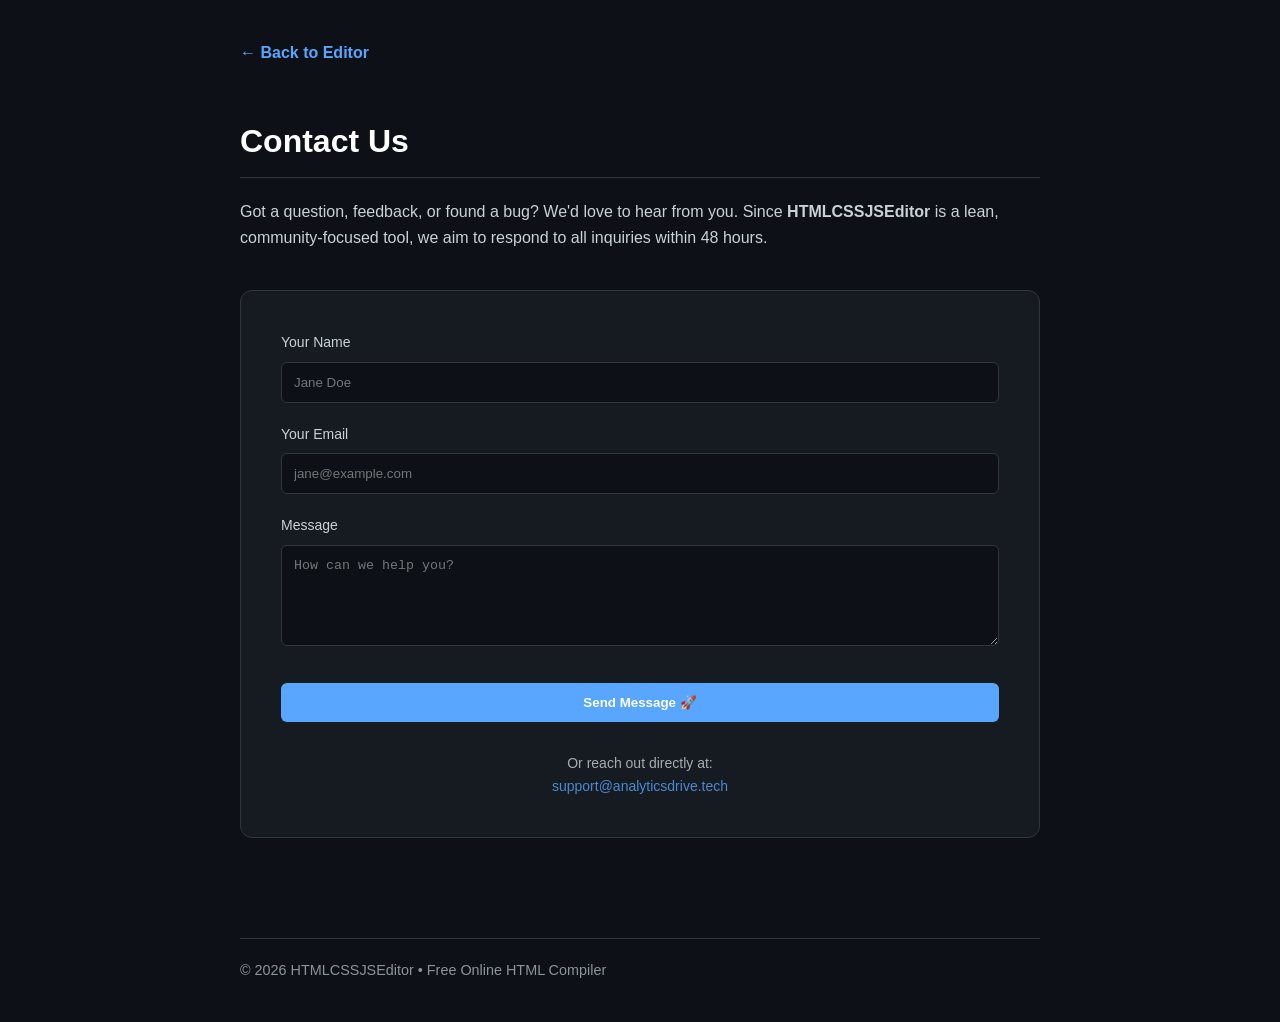
==== contact.html @ 8e5b9095 "Optimize SEO Phase 7: Add Privacy, Terms, Disclaimer, and Contact pages for authenticity" ====
<!DOCTYPE html>
<html lang="en">
<head>
  <meta charset="UTF-8">
  <meta name="viewport" content="width=device-width,initial-scale=1.0">
  <title>Contact Us | HTMLCSSJSEditor</title>
  <style>
    :root { --bg: #0d1117; --text: #c9d1d9; --accent: #58a6ff; --border: #30363d; --card: #161b22; }
    body { background: var(--bg); color: var(--text); font-family: -apple-system, BlinkMacSystemFont, "Segoe UI", Helvetica, Arial, sans-serif; line-height: 1.6; max-width: 800px; margin: 0 auto; padding: 40px 20px; }
    h1, h2 { color: #fff; border-bottom: 1px solid var(--border); padding-bottom: 10px; margin-top: 30px; }
    a { color: var(--accent); text-decoration: none; }
    a:hover { text-decoration: underline; }
    .back-btn { display: inline-block; margin-bottom: 20px; font-weight: 600; }
    
    .contact-card { background: var(--card); border: 1px solid var(--border); border-radius: 12px; padding: 40px; margin-top: 40px; text-align: center; }
    .form-group { text-align: left; margin-bottom: 20px; }
    label { display: block; margin-bottom: 8px; font-weight: 500; font-size: 14px; }
    input, textarea { width: 100%; padding: 12px; background: #0d1117; border: 1px solid var(--border); border-radius: 6px; color: #fff; box-sizing: border-box; }
    button { background: var(--accent); color: #fff; border: none; padding: 12px 24px; border-radius: 6px; font-weight: 600; cursor: pointer; width: 100%; margin-top: 10px; }
    button:hover { brightness: 1.1; }

    footer { margin-top: 100px; font-size: 0.9em; color: #8b949e; border-top: 1px solid var(--border); padding-top: 20px; }
  </style>
</head>
<body>

  <a href="/" class="back-btn">← Back to Editor</a>

  <h1>Contact Us</h1>
  <p>Got a question, feedback, or found a bug? We'd love to hear from you. Since <strong>HTMLCSSJSEditor</strong> is a lean, community-focused tool, we aim to respond to all inquiries within 48 hours.</p>

  <div class="contact-card">
    <form onsubmit="alert('Thank you! This is a demo form. Please email us directly for real inquiries.'); return false;">
      <div class="form-group">
        <label>Your Name</label>
        <input type="text" placeholder="Jane Doe" required />
      </div>
      <div class="form-group">
        <label>Your Email</label>
        <input type="email" placeholder="jane@example.com" required />
      </div>
      <div class="form-group">
        <label>Message</label>
        <textarea rows="5" placeholder="How can we help you?" required></textarea>
      </div>
      <button type="submit">Send Message 🚀</button>
    </form>

    <div style="margin-top: 30px; font-size: 14px; opacity: 0.8;">
      Or reach out directly at: <br/>
      <a href="mailto:support@analyticsdrive.tech">support@analyticsdrive.tech</a>
    </div>
  </div>

  <footer>
    &copy; 2026 HTMLCSSJSEditor &bull; Free Online HTML Compiler
  </footer>

</body>
</html>
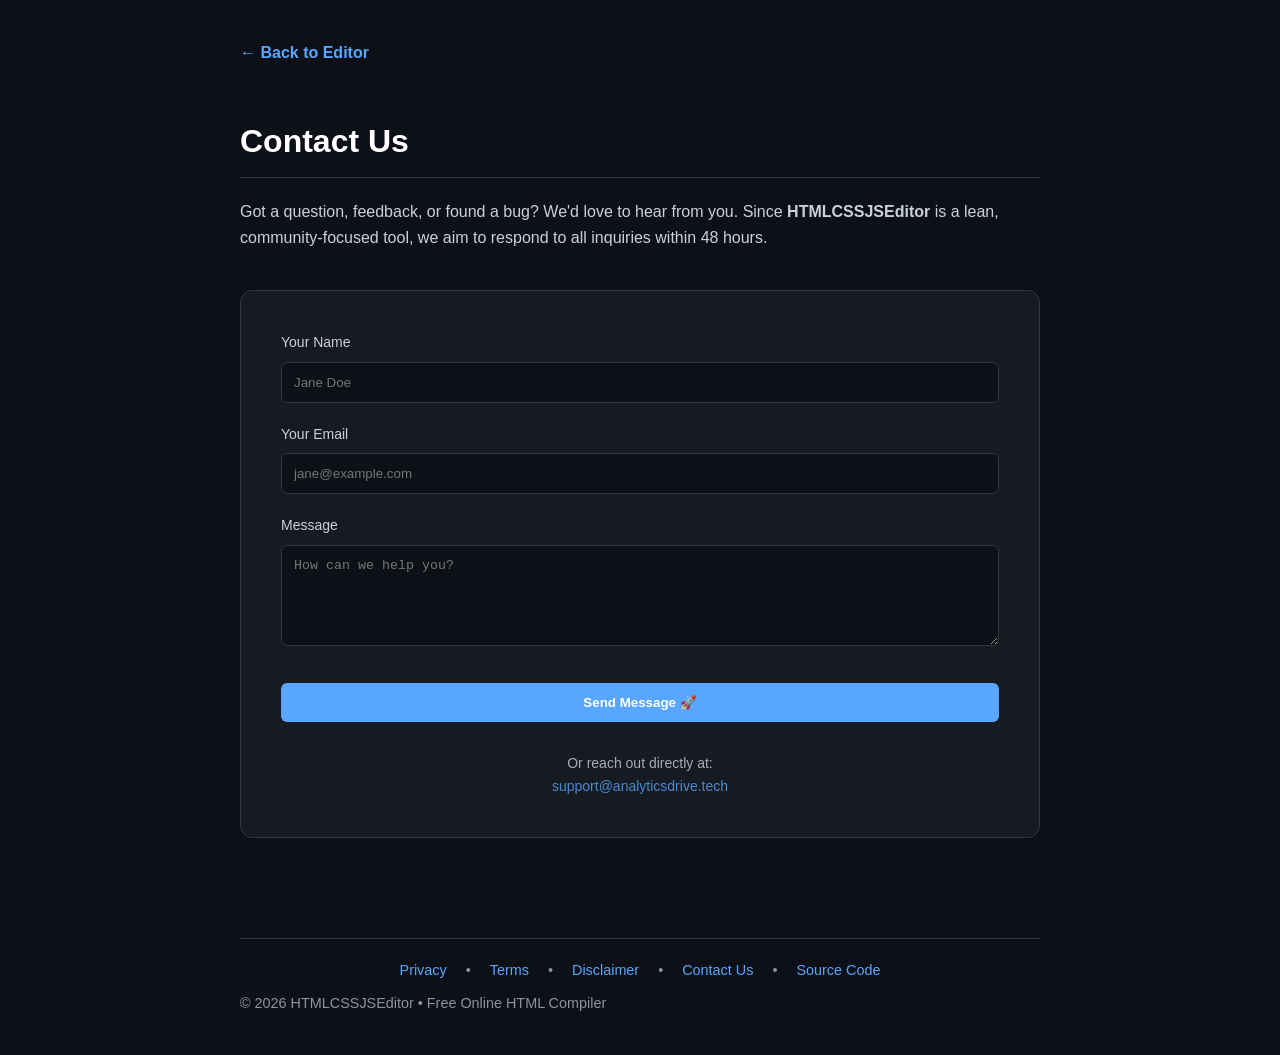
==== commit aba2d365: "seo: finalized e-e-a-t trust signals, circular linking, and branded 404 page" ====
--- a/contact.html
+++ b/contact.html
@@ -1,60 +1,191 @@
 <!DOCTYPE html>
 <html lang="en">
+
 <head>
   <meta charset="UTF-8">
   <meta name="viewport" content="width=device-width,initial-scale=1.0">
-  <title>Contact Us | HTMLCSSJSEditor</title>
+  <title>Contact Us | HTMLCSSJSEditor — Free Online HTML Compiler Support</title>
+  <meta name="description" content="Get in touch with the HTMLCSSJSEditor team. Submit feedback, report bugs, or request features for our free online HTML, CSS, and JS compiler." />
+  <link rel="canonical" href="https://htmleditor.analyticsdrive.tech/contact.html" />
+  <meta name="robots" content="index, follow" />
+
+  <!-- Open Graph -->
+  <meta property="og:type" content="website" />
+  <meta property="og:url" content="https://htmleditor.analyticsdrive.tech/contact.html" />
+  <meta property="og:title" content="Contact HTMLCSSJSEditor — Support & Feedback" />
+  <meta property="og:description" content="Have questions about our online HTML editor? Reach out for support, bug reports, or partnership inquiries." />
+  <meta property="og:image" content="https://htmleditor.analyticsdrive.tech/og-image.png" />
+
+  <!-- Icons -->
+  <link rel="icon" type="image/x-icon" href="/favicon.ico" />
+  <link rel="apple-touch-icon" sizes="180x180" href="/apple-touch-icon.png" />
   <style>
-    :root { --bg: #0d1117; --text: #c9d1d9; --accent: #58a6ff; --border: #30363d; --card: #161b22; }
-    body { background: var(--bg); color: var(--text); font-family: -apple-system, BlinkMacSystemFont, "Segoe UI", Helvetica, Arial, sans-serif; line-height: 1.6; max-width: 800px; margin: 0 auto; padding: 40px 20px; }
-    h1, h2 { color: #fff; border-bottom: 1px solid var(--border); padding-bottom: 10px; margin-top: 30px; }
-    a { color: var(--accent); text-decoration: none; }
-    a:hover { text-decoration: underline; }
-    .back-btn { display: inline-block; margin-bottom: 20px; font-weight: 600; }
-    
-    .contact-card { background: var(--card); border: 1px solid var(--border); border-radius: 12px; padding: 40px; margin-top: 40px; text-align: center; }
-    .form-group { text-align: left; margin-bottom: 20px; }
-    label { display: block; margin-bottom: 8px; font-weight: 500; font-size: 14px; }
-    input, textarea { width: 100%; padding: 12px; background: #0d1117; border: 1px solid var(--border); border-radius: 6px; color: #fff; box-sizing: border-box; }
-    button { background: var(--accent); color: #fff; border: none; padding: 12px 24px; border-radius: 6px; font-weight: 600; cursor: pointer; width: 100%; margin-top: 10px; }
-    button:hover { brightness: 1.1; }
+    :root {
+      --bg: #0d1117;
+      --text: #c9d1d9;
+      --accent: #58a6ff;
+      --border: #30363d;
+      --card: #161b22;
+    }
 
-    footer { margin-top: 100px; font-size: 0.9em; color: #8b949e; border-top: 1px solid var(--border); padding-top: 20px; }
+    body {
+      background: var(--bg);
+      color: var(--text);
+      font-family: -apple-system, BlinkMacSystemFont, "Segoe UI", Helvetica, Arial, sans-serif;
+      line-height: 1.6;
+      max-width: 800px;
+      margin: 0 auto;
+      padding: 40px 20px;
+    }
+
+    h1,
+    h2 {
+      color: #fff;
+      border-bottom: 1px solid var(--border);
+      padding-bottom: 10px;
+      margin-top: 30px;
+    }
+
+    a {
+      color: var(--accent);
+      text-decoration: none;
+    }
+
+    a:hover {
+      text-decoration: underline;
+    }
+
+    .back-btn {
+      display: inline-block;
+      margin-bottom: 20px;
+      font-weight: 600;
+    }
+
+    .contact-card {
+      background: var(--card);
+      border: 1px solid var(--border);
+      border-radius: 12px;
+      padding: 40px;
+      margin-top: 40px;
+      text-align: center;
+    }
+
+    .form-group {
+      text-align: left;
+      margin-bottom: 20px;
+    }
+
+    label {
+      display: block;
+      margin-bottom: 8px;
+      font-weight: 500;
+      font-size: 14px;
+    }
+
+    input,
+    textarea {
+      width: 100%;
+      padding: 12px;
+      background: #0d1117;
+      border: 1px solid var(--border);
+      border-radius: 6px;
+      color: #fff;
+      box-sizing: border-box;
+    }
+
+    button {
+      background: var(--accent);
+      color: #fff;
+      border: none;
+      padding: 12px 24px;
+      border-radius: 6px;
+      font-weight: 600;
+      cursor: pointer;
+      width: 100%;
+      margin-top: 10px;
+    }
+
+    button:hover {
+      brightness: 1.1;
+    }
+
+    footer {
+      margin-top: 100px;
+      font-size: 0.9em;
+      color: #8b949e;
+      border-top: 1px solid var(--border);
+      padding-top: 20px;
+    }
   </style>
 </head>
+
 <body>
 
   <a href="/" class="back-btn">← Back to Editor</a>
 
   <h1>Contact Us</h1>
-  <p>Got a question, feedback, or found a bug? We'd love to hear from you. Since <strong>HTMLCSSJSEditor</strong> is a lean, community-focused tool, we aim to respond to all inquiries within 48 hours.</p>
+  <p>Got a question, feedback, or found a bug? We'd love to hear from you. Since <strong>HTMLCSSJSEditor</strong> is a
+    lean, community-focused tool, we aim to respond to all inquiries within 48 hours.</p>
 
   <div class="contact-card">
-    <form onsubmit="alert('Thank you! This is a demo form. Please email us directly for real inquiries.'); return false;">
-      <div class="form-group">
-        <label>Your Name</label>
-        <input type="text" placeholder="Jane Doe" required />
+    <form id="contact-form" onsubmit="handleContactSubmit(event)">
+      <div id="form-content">
+        <div class="form-group">
+          <label>Your Name</label>
+          <input type="text" placeholder="Jane Doe" required />
+        </div>
+        <div class="form-group">
+          <label>Your Email</label>
+          <input type="email" placeholder="jane@example.com" required />
+        </div>
+        <div class="form-group">
+          <label>Message</label>
+          <textarea rows="5" placeholder="How can we help you?" required></textarea>
+        </div>
+        <button type="submit">Send Message 🚀</button>
       </div>
-      <div class="form-group">
-        <label>Your Email</label>
-        <input type="email" placeholder="jane@example.com" required />
+
+      <!-- Success Message (Initially Hidden) -->
+      <div id="success-message" style="display: none;">
+        <div style="font-size: 48px; margin-bottom: 20px;">✅</div>
+        <h2 style="color: #3fb950; border: none; margin-top: 0;">Message Sent!</h2>
+        <p>Thank you for your feedback! Your message has been sent. We appreciate you helping us improve
+          <strong>HTMLCSSJSEditor</strong>.</p>
+        <button type="button" onclick="location.reload()"
+          style="background: var(--border); margin-top: 20px; width: auto;">Send Another Message</button>
       </div>
-      <div class="form-group">
-        <label>Message</label>
-        <textarea rows="5" placeholder="How can we help you?" required></textarea>
-      </div>
-      <button type="submit">Send Message 🚀</button>
     </form>
 
-    <div style="margin-top: 30px; font-size: 14px; opacity: 0.8;">
-      Or reach out directly at: <br/>
+    <div id="direct-contact" style="margin-top: 30px; font-size: 14px; opacity: 0.8;">
+      Or reach out directly at: <br />
       <a href="mailto:support@analyticsdrive.tech">support@analyticsdrive.tech</a>
     </div>
   </div>
 
   <footer>
+    <div class="seo-legal" style="display: flex; justify-content: center; gap: 15px; margin-bottom: 10px;">
+      <a href="privacy-policy.html">Privacy</a> &nbsp;•&nbsp; 
+      <a href="terms-and-conditions.html">Terms</a> &nbsp;•&nbsp; 
+      <a href="disclaimer.html">Disclaimer</a> &nbsp;•&nbsp; 
+      <a href="contact.html">Contact Us</a> &nbsp;•&nbsp;
+      <a href="https://github.com/nycure/html_editor" target="_blank" rel="noopener noreferrer">Source Code</a>
+    </div>
     &copy; 2026 HTMLCSSJSEditor &bull; Free Online HTML Compiler
   </footer>
 
+  <script>
+    function handleContactSubmit(e) {
+      e.preventDefault();
+
+      // Hide form content and direct contact info
+      document.getElementById('form-content').style.display = 'none';
+      document.getElementById('direct-contact').style.display = 'none';
+
+      // Show success message
+      document.getElementById('success-message').style.display = 'block';
+    }
+  </script>
+
 </body>
-</html>
+
+</html>
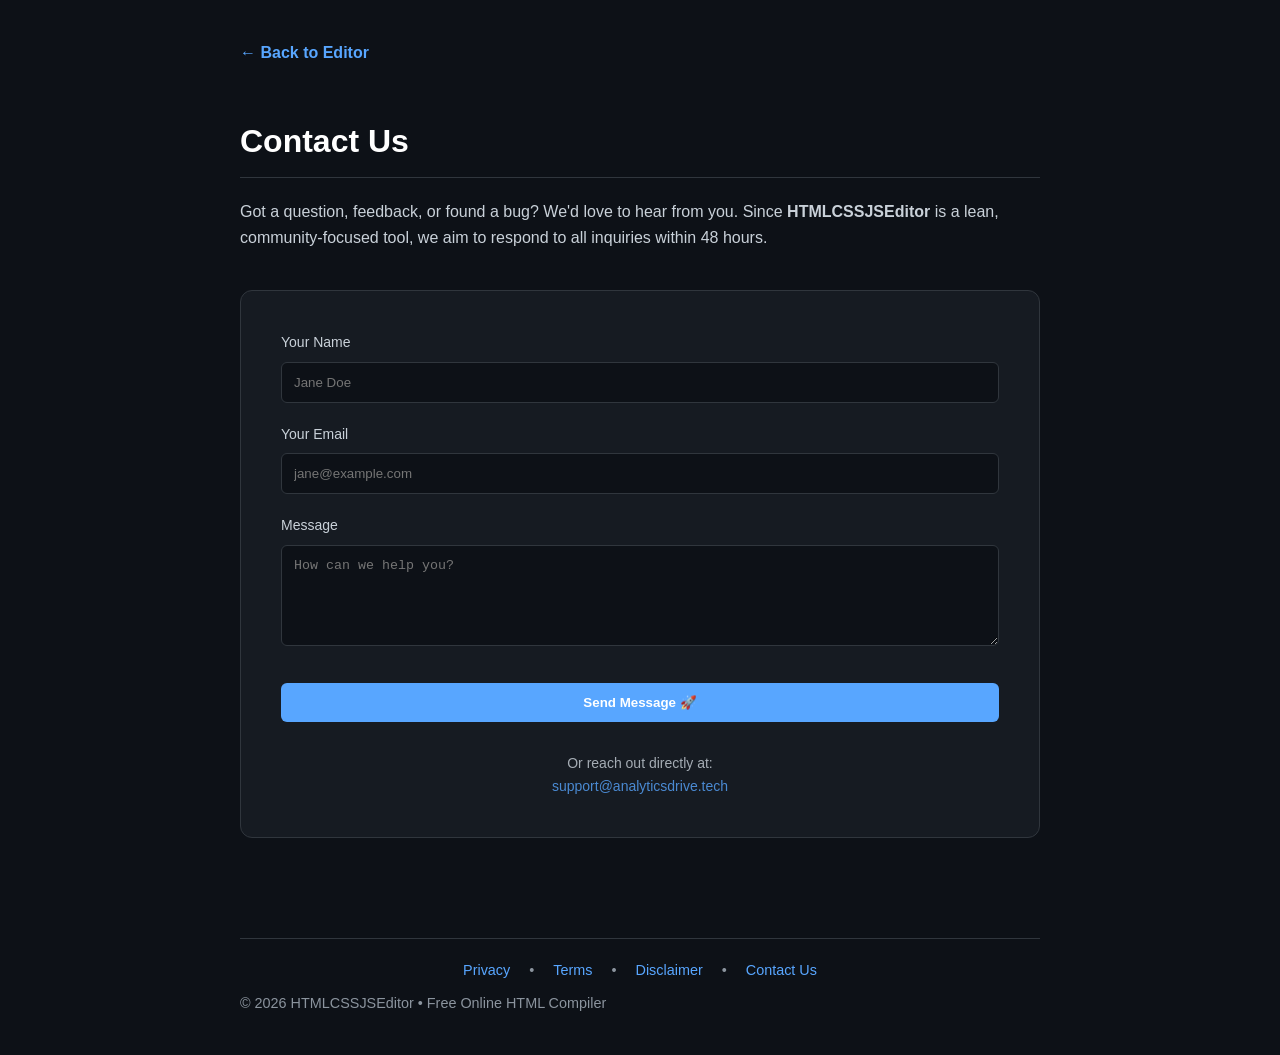
==== commit 18567eb2: "style: remove source code link from all footers" ====
--- a/contact.html
+++ b/contact.html
@@ -59,6 +59,11 @@
       display: inline-block;
       margin-bottom: 20px;
       font-weight: 600;
+      text-decoration: none;
+    }
+
+    .back-btn:hover {
+      text-decoration: none;
     }
 
     .contact-card {
@@ -167,8 +172,7 @@
       <a href="privacy-policy.html">Privacy</a> &nbsp;•&nbsp; 
       <a href="terms-and-conditions.html">Terms</a> &nbsp;•&nbsp; 
       <a href="disclaimer.html">Disclaimer</a> &nbsp;•&nbsp; 
-      <a href="contact.html">Contact Us</a> &nbsp;•&nbsp;
-      <a href="https://github.com/nycure/html_editor" target="_blank" rel="noopener noreferrer">Source Code</a>
+      <a href="contact.html">Contact Us</a>
     </div>
     &copy; 2026 HTMLCSSJSEditor &bull; Free Online HTML Compiler
   </footer>
